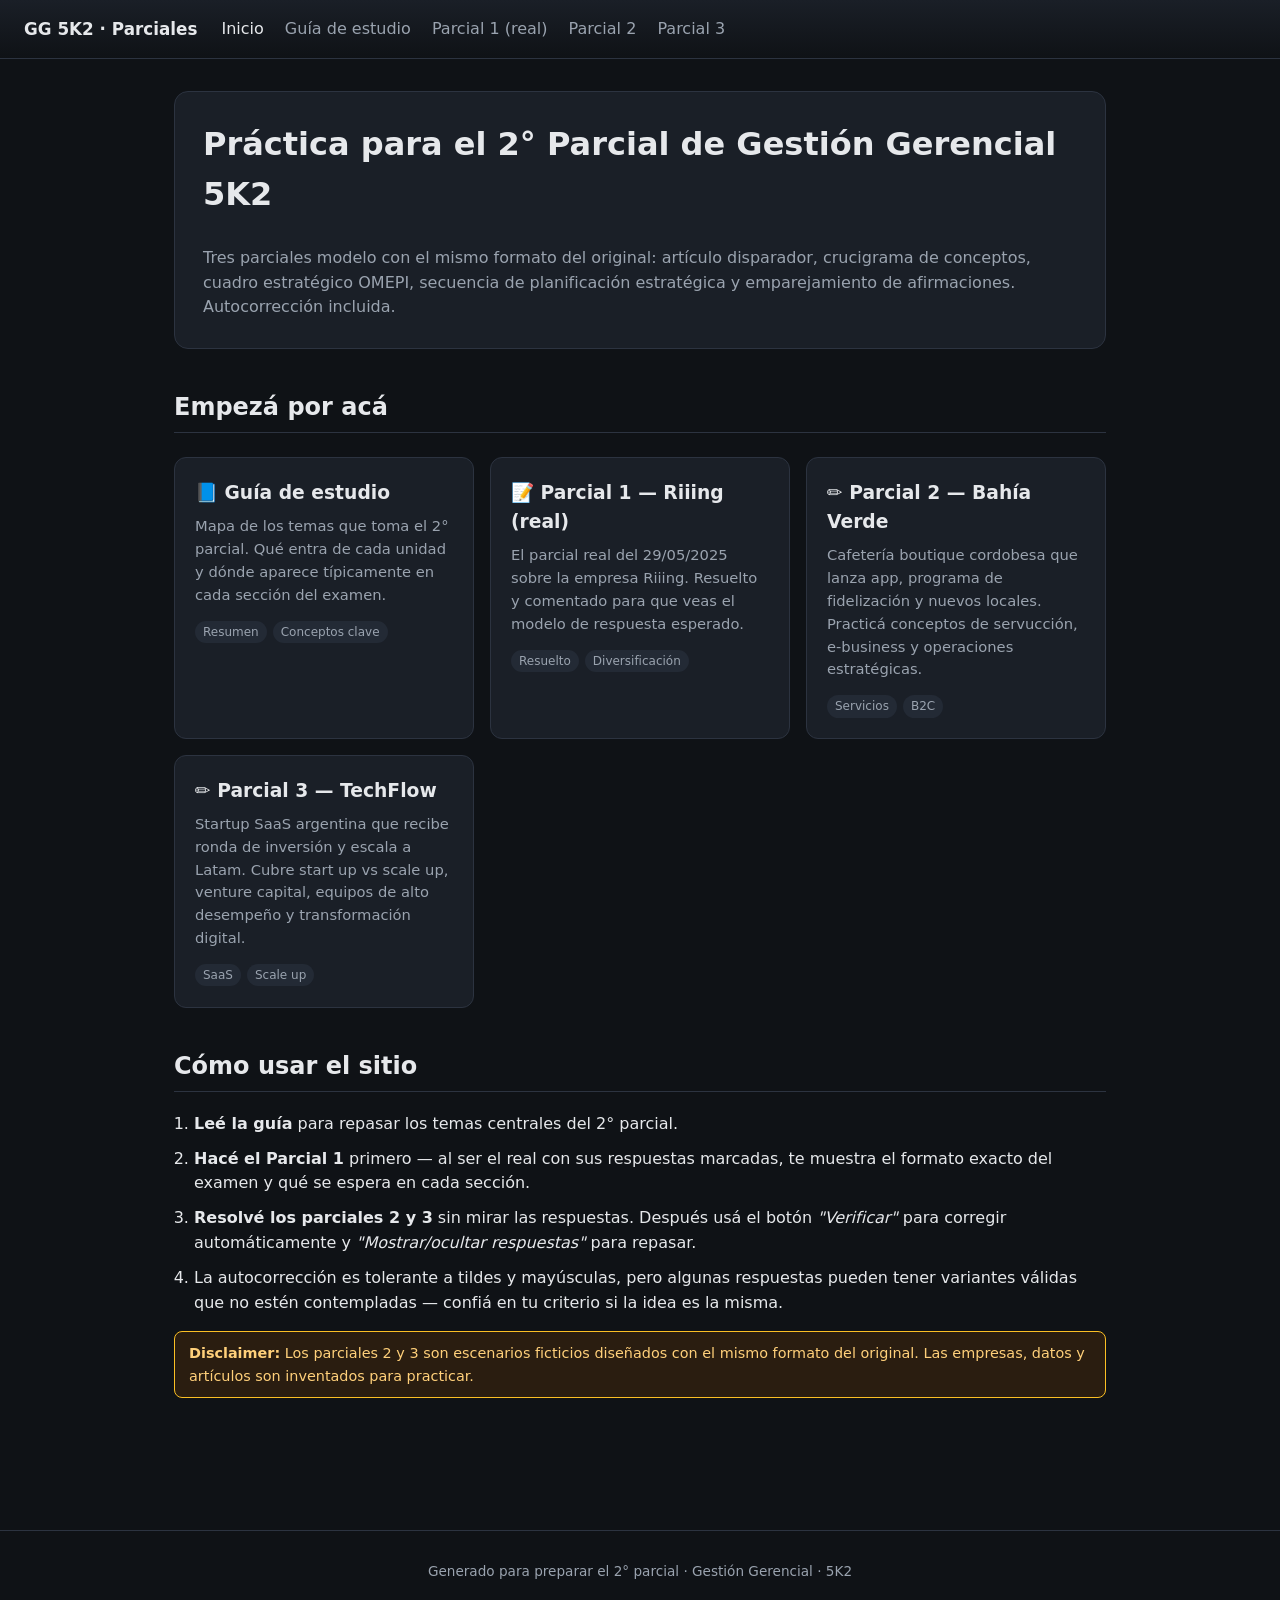
==== index.html @ 5d91e159 "Initial commit: parciales modelo GG 5K2" ====
<!DOCTYPE html>
<html lang="es">
<head>
<meta charset="UTF-8">
<meta name="viewport" content="width=device-width, initial-scale=1.0">
<title>Gestión Gerencial 5K2 — Parciales Modelo</title>
<link rel="stylesheet" href="styles.css">
</head>
<body>
<header class="site">
  <div class="logo">GG 5K2 · Parciales</div>
  <nav>
    <a href="index.html">Inicio</a>
    <a href="guia.html">Guía de estudio</a>
    <a href="parcial-1.html">Parcial 1 (real)</a>
    <a href="parcial-2.html">Parcial 2</a>
    <a href="parcial-3.html">Parcial 3</a>
  </nav>
</header>

<main>
  <section class="hero">
    <h1>Práctica para el 2° Parcial de Gestión Gerencial 5K2</h1>
    <p>Tres parciales modelo con el mismo formato del original: artículo disparador, crucigrama de conceptos, cuadro estratégico OMEPI, secuencia de planificación estratégica y emparejamiento de afirmaciones. Autocorrección incluida.</p>
  </section>

  <h2>Empezá por acá</h2>
  <div class="grid">
    <a class="card" href="guia.html">
      <h3>📘 Guía de estudio</h3>
      <p>Mapa de los temas que toma el 2° parcial. Qué entra de cada unidad y dónde aparece típicamente en cada sección del examen.</p>
      <span class="pill">Resumen</span><span class="pill">Conceptos clave</span>
    </a>

    <a class="card" href="parcial-1.html">
      <h3>📝 Parcial 1 — Riiing (real)</h3>
      <p>El parcial real del 29/05/2025 sobre la empresa Riiing. Resuelto y comentado para que veas el modelo de respuesta esperado.</p>
      <span class="pill">Resuelto</span><span class="pill">Diversificación</span>
    </a>

    <a class="card" href="parcial-2.html">
      <h3>✏️ Parcial 2 — Bahía Verde</h3>
      <p>Cafetería boutique cordobesa que lanza app, programa de fidelización y nuevos locales. Practicá conceptos de servucción, e-business y operaciones estratégicas.</p>
      <span class="pill">Servicios</span><span class="pill">B2C</span>
    </a>

    <a class="card" href="parcial-3.html">
      <h3>✏️ Parcial 3 — TechFlow</h3>
      <p>Startup SaaS argentina que recibe ronda de inversión y escala a Latam. Cubre start up vs scale up, venture capital, equipos de alto desempeño y transformación digital.</p>
      <span class="pill">SaaS</span><span class="pill">Scale up</span>
    </a>
  </div>

  <h2>Cómo usar el sitio</h2>
  <ol class="numbered">
    <li><strong>Leé la guía</strong> para repasar los temas centrales del 2° parcial.</li>
    <li><strong>Hacé el Parcial 1</strong> primero — al ser el real con sus respuestas marcadas, te muestra el formato exacto del examen y qué se espera en cada sección.</li>
    <li><strong>Resolvé los parciales 2 y 3</strong> sin mirar las respuestas. Después usá el botón <em>"Verificar"</em> para corregir automáticamente y <em>"Mostrar/ocultar respuestas"</em> para repasar.</li>
    <li>La autocorrección es tolerante a tildes y mayúsculas, pero algunas respuestas pueden tener variantes válidas que no estén contempladas — confiá en tu criterio si la idea es la misma.</li>
  </ol>

  <div class="warn-banner">
    <strong>Disclaimer:</strong> Los parciales 2 y 3 son escenarios ficticios diseñados con el mismo formato del original. Las empresas, datos y artículos son inventados para practicar.
  </div>
</main>

<footer>
  Generado para preparar el 2° parcial · Gestión Gerencial · 5K2
</footer>
<script src="script.js"></script>
</body>
</html>
---- styles.css ----
:root {
  --bg: #0f1216;
  --card: #1a1f27;
  --card-2: #232a35;
  --text: #e6e8eb;
  --muted: #9aa3af;
  --accent: #4f9eff;
  --accent-2: #6ee7b7;
  --bad: #f87171;
  --warn: #fbbf24;
  --border: #2c3340;
}

* { box-sizing: border-box; }
html, body { margin: 0; padding: 0; background: var(--bg); color: var(--text); font-family: system-ui, -apple-system, "Segoe UI", Roboto, sans-serif; line-height: 1.55; }
a { color: var(--accent); text-decoration: none; }
a:hover { text-decoration: underline; }

header.site {
  background: linear-gradient(180deg, #1a1f27 0%, #0f1216 100%);
  border-bottom: 1px solid var(--border);
  padding: 16px 24px;
  position: sticky; top: 0; z-index: 10;
  display: flex; gap: 24px; align-items: center; flex-wrap: wrap;
}
header.site .logo { font-weight: 700; font-size: 1.05rem; }
header.site nav a { color: var(--muted); margin-right: 16px; }
header.site nav a:hover, header.site nav a.active { color: var(--text); }

main { max-width: 980px; margin: 0 auto; padding: 32px 24px 80px; }
h1 { margin-top: 0; font-size: 2rem; }
h2 { margin-top: 2.5rem; border-bottom: 1px solid var(--border); padding-bottom: 6px; }
h3 { margin-top: 1.8rem; color: var(--accent-2); }

.hero {
  background: var(--card);
  border: 1px solid var(--border);
  border-radius: 14px;
  padding: 28px;
  margin-bottom: 28px;
}
.hero p { color: var(--muted); margin: 8px 0 0; }

.grid {
  display: grid; grid-template-columns: repeat(auto-fit, minmax(260px, 1fr));
  gap: 16px; margin-top: 24px;
}
.card {
  background: var(--card);
  border: 1px solid var(--border);
  border-radius: 12px;
  padding: 20px;
  transition: transform .15s, border-color .15s;
}
.card:hover { transform: translateY(-2px); border-color: var(--accent); }
.card h3 { margin: 0 0 8px; color: var(--text); }
.card p { color: var(--muted); margin: 0 0 12px; font-size: .92rem; }
.card .pill { display: inline-block; font-size: .75rem; padding: 2px 8px; border-radius: 999px; background: var(--card-2); color: var(--muted); margin-right: 6px; }

article.exam { background: var(--card); border: 1px solid var(--border); border-radius: 14px; padding: 24px; margin-bottom: 28px; }
article.exam .meta { color: var(--muted); font-size: .9rem; margin-bottom: 18px; }
article.exam blockquote { background: var(--card-2); border-left: 4px solid var(--accent); padding: 14px 18px; border-radius: 6px; margin: 0 0 18px; font-style: normal; color: #d6d9df; }
article.exam blockquote p { margin: 6px 0; }

section.section { background: var(--card-2); border-radius: 10px; padding: 18px 20px; margin: 18px 0; border: 1px solid var(--border); }
section.section h3 { margin-top: 0; }
.points { float: right; background: var(--card); border: 1px solid var(--border); padding: 2px 10px; border-radius: 999px; font-size: .8rem; color: var(--warn); }

ol.numbered, ul.numbered { padding-left: 20px; }
ol.numbered li, ul.numbered li { margin-bottom: 10px; }

.q-row { display: flex; gap: 10px; align-items: center; margin-bottom: 10px; flex-wrap: wrap; }
.q-row .q-text { flex: 1 1 360px; }
.q-row input[type=text], .q-row select {
  background: var(--card); color: var(--text); border: 1px solid var(--border);
  padding: 8px 10px; border-radius: 6px; font-size: .95rem; min-width: 160px;
}
.q-row input[type=text].ok, .q-row select.ok { border-color: var(--accent-2); background: #14241e; }
.q-row input[type=text].bad, .q-row select.bad { border-color: var(--bad); background: #2a1818; }

.match-table { width: 100%; border-collapse: collapse; margin-top: 10px; }
.match-table td { padding: 8px 6px; border-bottom: 1px solid var(--border); vertical-align: top; }
.match-table select { width: 100%; }

.omepi-table { width: 100%; border-collapse: collapse; margin-top: 10px; font-size: .9rem; }
.omepi-table th, .omepi-table td { border: 1px solid var(--border); padding: 8px; vertical-align: top; }
.omepi-table th { background: var(--card); color: var(--accent-2); }

.btn { display: inline-block; background: var(--accent); color: white; border: none; padding: 10px 18px; border-radius: 8px; cursor: pointer; font-weight: 600; }
.btn:hover { filter: brightness(1.1); }
.btn.secondary { background: transparent; border: 1px solid var(--border); color: var(--text); }
.btn-row { display: flex; gap: 10px; margin-top: 20px; flex-wrap: wrap; align-items: center; }
.score { font-weight: 700; color: var(--accent-2); }

.answer-box { display: none; background: #14241e; border: 1px solid var(--accent-2); border-radius: 8px; padding: 12px 16px; margin-top: 10px; color: #c8f0dc; }
.answer-box.show { display: block; }
.answer-box strong { color: var(--accent-2); }

details { background: var(--card-2); border: 1px solid var(--border); border-radius: 8px; padding: 10px 14px; margin-bottom: 10px; }
details summary { cursor: pointer; font-weight: 600; color: var(--accent-2); }
details[open] summary { margin-bottom: 8px; }

.tag { display: inline-block; font-size: .72rem; padding: 2px 8px; border-radius: 999px; background: var(--card-2); color: var(--muted); border: 1px solid var(--border); margin-right: 4px; }
.tag.unit { color: var(--accent); }

.warn-banner { background: #2a1d10; border: 1px solid var(--warn); color: #ffd07a; padding: 10px 14px; border-radius: 8px; margin: 12px 0; font-size: .9rem; }

footer { text-align: center; color: var(--muted); padding: 30px 20px; font-size: .85rem; border-top: 1px solid var(--border); margin-top: 40px; }

@media (max-width: 600px) {
  header.site { flex-direction: column; align-items: flex-start; gap: 10px; }
  main { padding: 20px 14px 60px; }
  h1 { font-size: 1.5rem; }
}
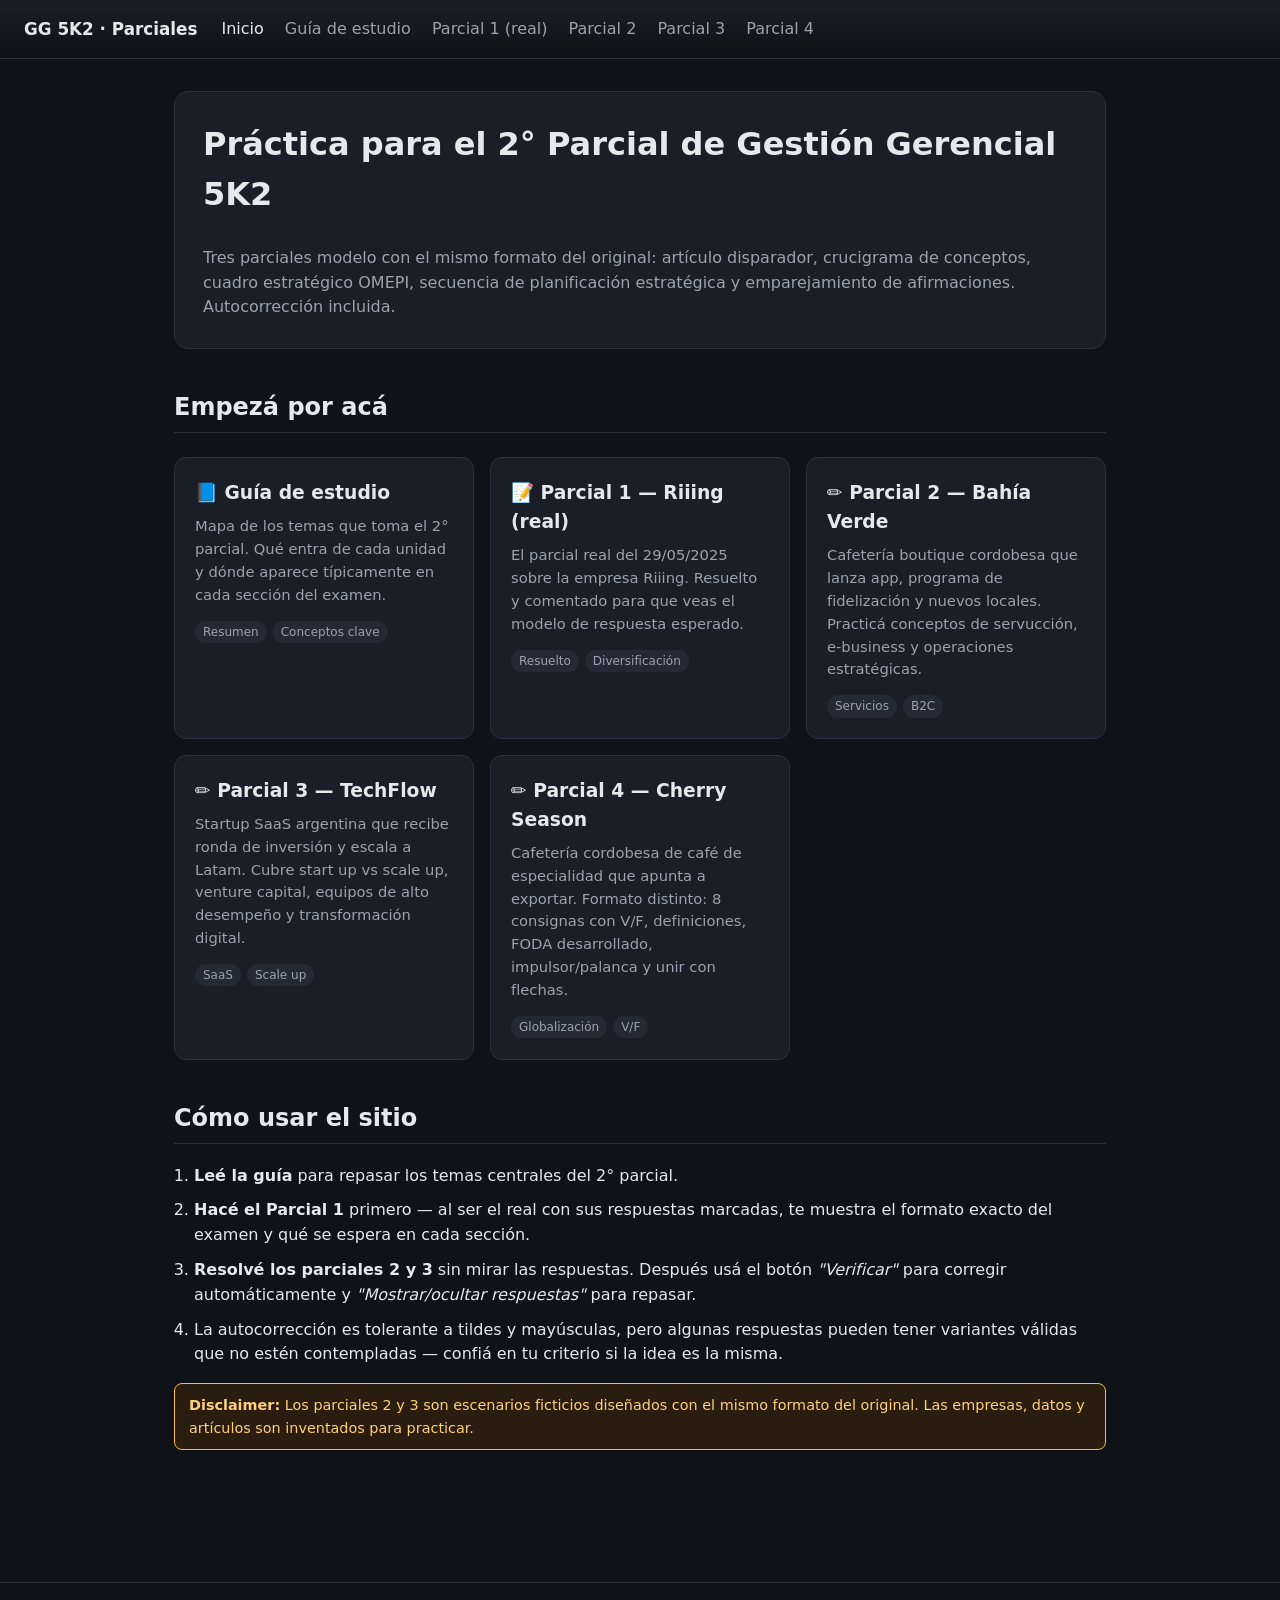
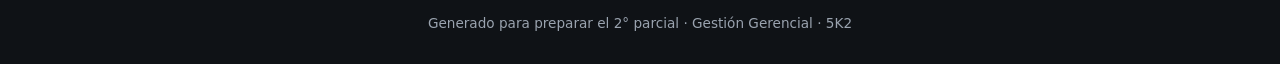
==== commit 67cfd9f2: "Agregar Parcial 4 (Cherry Season): 8 consignas con V/F, FODA y preguntas abiertas" ====
--- a/index.html
+++ b/index.html
@@ -15,6 +15,7 @@
     <a href="parcial-1.html">Parcial 1 (real)</a>
     <a href="parcial-2.html">Parcial 2</a>
     <a href="parcial-3.html">Parcial 3</a>
+    <a href="parcial-4.html">Parcial 4</a>
   </nav>
 </header>
 
@@ -49,6 +50,12 @@
       <p>Startup SaaS argentina que recibe ronda de inversión y escala a Latam. Cubre start up vs scale up, venture capital, equipos de alto desempeño y transformación digital.</p>
       <span class="pill">SaaS</span><span class="pill">Scale up</span>
     </a>
+
+    <a class="card" href="parcial-4.html">
+      <h3>✏️ Parcial 4 — Cherry Season</h3>
+      <p>Cafetería cordobesa de café de especialidad que apunta a exportar. Formato distinto: 8 consignas con V/F, definiciones, FODA desarrollado, impulsor/palanca y unir con flechas.</p>
+      <span class="pill">Globalización</span><span class="pill">V/F</span>
+    </a>
   </div>
 
   <h2>Cómo usar el sitio</h2>
--- a/styles.css
+++ b/styles.css
@@ -105,6 +105,104 @@
 
 .warn-banner { background: #2a1d10; border: 1px solid var(--warn); color: #ffd07a; padding: 10px 14px; border-radius: 8px; margin: 12px 0; font-size: .9rem; }
 
+/* ===== CRUCIGRAMA ===== */
+.crossword { display: flex; flex-direction: column; gap: 14px; margin: 18px 0; }
+.cw-word { display: grid; grid-template-columns: 32px 1fr auto; gap: 14px; align-items: center; }
+.cw-num { font-weight: 700; color: var(--accent); text-align: center; background: var(--card); border: 1px solid var(--border); padding: 6px 0; border-radius: 6px; }
+.cw-clue { font-size: .92rem; color: var(--text); line-height: 1.4; }
+.cw-cells { display: flex; gap: 3px; flex-wrap: wrap; justify-content: flex-end; }
+.cw-cell {
+  width: 30px; height: 36px; text-align: center; text-transform: uppercase;
+  background: #f5f5f0; color: #111; border: 1px solid #2c3340;
+  font-weight: 700; font-size: 1.05rem; padding: 0; border-radius: 3px;
+  font-family: "Courier New", monospace;
+  caret-color: var(--accent);
+}
+.cw-cell:focus { outline: 2px solid var(--accent); outline-offset: 1px; background: #fff; }
+.cw-cell.ok { background: #c8f7c8; border-color: #2a9d2a; color: #094f09; }
+.cw-cell.bad { background: #ffcccc; border-color: #b22222; color: #5a0e0e; }
+.cw-sep { width: 6px; height: 36px; background: transparent; }
+
+/* ===== UNIR CON FLECHAS ===== */
+.match-arrows {
+  position: relative;
+  display: grid;
+  grid-template-columns: 1fr 200px 1fr;
+  gap: 0;
+  margin: 24px 0;
+  align-items: stretch;
+}
+.match-arrows svg.arrow-layer {
+  position: absolute; inset: 0; width: 100%; height: 100%;
+  pointer-events: none; z-index: 1;
+}
+.match-col { display: flex; flex-direction: column; gap: 14px; position: relative; z-index: 2; }
+.match-col.center { z-index: 0; }
+.match-item {
+  background: var(--card); border: 2px solid var(--border); border-radius: 10px;
+  padding: 14px 18px; cursor: pointer; position: relative;
+  transition: border-color .15s, transform .1s, background .15s;
+  font-size: .92rem; line-height: 1.45;
+  min-height: 60px; display: flex; align-items: center;
+}
+.match-item:hover { border-color: var(--accent); transform: translateX(1px); }
+.match-item.selected { border-color: var(--accent-2); background: #14241e; box-shadow: 0 0 0 3px rgba(110,231,183,0.2); }
+.match-item.connected { border-color: var(--accent); }
+.match-item.ok { border-color: #2a9d2a; background: #14241e; }
+.match-item.bad { border-color: #b22222; background: #2a1818; }
+.match-item .label { font-weight: 700; color: var(--accent); margin-right: 8px; }
+.match-item .dot {
+  position: absolute; top: 50%; transform: translateY(-50%);
+  width: 14px; height: 14px; border-radius: 50%;
+  background: var(--accent); border: 3px solid var(--bg); z-index: 3;
+}
+.match-col.left .match-item .dot { right: -8px; }
+.match-col.right .match-item .dot { left: -8px; }
+.match-help { font-size: .82rem; color: var(--muted); margin: 8px 0 0; text-align: center; }
+
+@media (max-width: 720px) {
+  .match-arrows { grid-template-columns: 1fr; }
+  .match-arrows svg.arrow-layer { display: none; }
+  .match-col.center { display: none; }
+  .match-col.right { margin-top: 8px; }
+  .cw-word { grid-template-columns: 32px 1fr; }
+  .cw-cells { grid-column: 1 / -1; justify-content: flex-start; }
+}
+
+/* ===== TEXTAREAS + V/F ===== */
+textarea.open-answer {
+  width: 100%; min-height: 100px; background: var(--card); color: var(--text);
+  border: 1px solid var(--border); border-radius: 8px; padding: 10px 12px;
+  font-family: inherit; font-size: .95rem; resize: vertical; margin-top: 8px;
+}
+textarea.open-answer:focus { outline: 2px solid var(--accent); border-color: var(--accent); }
+
+.vf-table { width: 100%; border-collapse: collapse; margin-top: 10px; font-size: .92rem; }
+.vf-table th, .vf-table td { padding: 8px 10px; border-bottom: 1px solid var(--border); vertical-align: middle; }
+.vf-table th { background: var(--card); color: var(--accent-2); text-align: left; font-weight: 600; }
+.vf-table td.vf-choice { text-align: center; width: 60px; }
+.vf-table input[type=radio] { accent-color: var(--accent); transform: scale(1.2); cursor: pointer; }
+.vf-table tr.ok td { background: rgba(110,231,183,0.10); }
+.vf-table tr.bad td { background: rgba(248,113,113,0.10); }
+.vf-table .vf-letter { font-weight: 700; color: var(--accent); width: 30px; }
+
+.open-q {
+  background: var(--card); border: 1px solid var(--border); border-radius: 8px;
+  padding: 14px 18px; margin: 10px 0;
+}
+.open-q .open-q-text { font-size: .94rem; line-height: 1.5; margin: 0 0 4px; }
+
+.foda-grid {
+  display: grid; grid-template-columns: 1fr 1fr; gap: 12px; margin-top: 12px;
+}
+.foda-cell {
+  background: var(--card); border: 1px solid var(--border); border-radius: 8px;
+  padding: 12px 14px;
+}
+.foda-cell h4 { margin: 0 0 6px; font-size: .9rem; color: var(--accent-2); }
+.foda-cell textarea { min-height: 70px; }
+@media (max-width: 600px) { .foda-grid { grid-template-columns: 1fr; } }
+
 footer { text-align: center; color: var(--muted); padding: 30px 20px; font-size: .85rem; border-top: 1px solid var(--border); margin-top: 40px; }
 
 @media (max-width: 600px) {
